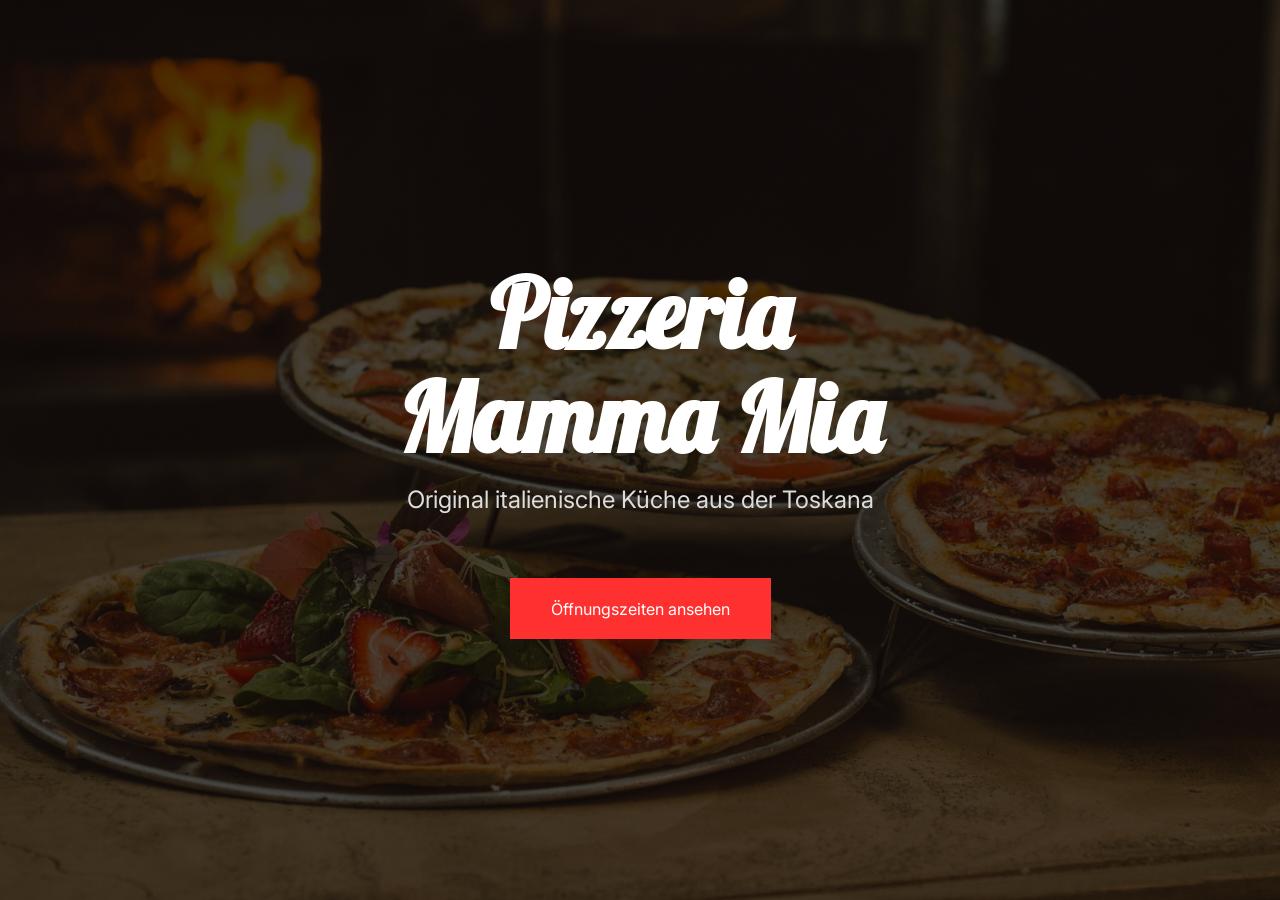
==== index.html @ d081fa6f "start with  website navigation menu" ====
<!doctype html>
<html lang="de">
  <head>
    <meta charset="UTF-8" />
    <meta name="viewport" content="width=device-width, initial-scale=1.0" />
    <title>Pizzeria Mamma Mia</title>

    <link rel="stylesheet" href="index.css" />
  </head>
  <body>
    <section class="hero">
      <h1 class="title">Pizzeria<br />Mamma Mia</h1>
      <p class="subtitle">Original italienische Küche aus der Toskana</p>
      <a href="#" class="hero-action">Öffnungszeiten ansehen</a>
    </section>
  </body>
</html>
---- index.css ----
@font-face {
  font-family: "Lobster";
  src: url("fonts/Lobster-Regular.ttf") format("truetype");
}

@font-face {
  font-family: "Inter";
  src: url("fonts/Inter-VariableFont_opsz,wght.ttf") format("truetype");
}

* {
  margin: 0;
  padding: 0;
}
.title {
  margin: 0 0 1rem 0;
  font-size: 3rem;
  line-height: 3rem;
  font-family: "Lobster", cursive;
}
body {
  background-color: #1a1a1a;
  color: #fff;
  font-family: "Inter", sans-serif;
}

.subtitle {
  color: #ddd;

  font-size: 1.5rem;
  font-weight: 400;
}

.hero-action {
  margin-top: 4rem;
  color: #fff;
  background-color: #ff3030;
  padding: 1rem 2rem;
  border: 1px solid #ff3030;
  text-decoration: none;
  transition: all 0.2s ease-in-out;
}
.hero-action:hover {
  background-color: transparent;
  color: #ff3030;
}
.hero {
  height: 100vh;
  display: flex;
  flex-direction: column;
  justify-content: center;
  align-items: center;
  text-align: center;
  background:
    linear-gradient(0deg, rgba(0, 0, 0, 0.7), rgba(0, 0, 0, 0.7)),
    url("bilder/backgroundhero.jpg");
  background-position: center;
  background-repeat: no-repeat;
  background-size: cover;
}
@media only screen and (min-width: 600px) {
  .title {
    font-size: 4rem;
    line-height: 4rem;
  }

  .subtitle {
    font-size: 1.5rem;
  }

  .hero-action {
    padding: 1.2rem 2.5rem;
  }
}

@media only screen and (min-width: 1000px) {
  .title {
    font-size: 6rem;
    line-height: 6.5rem;
  }
}
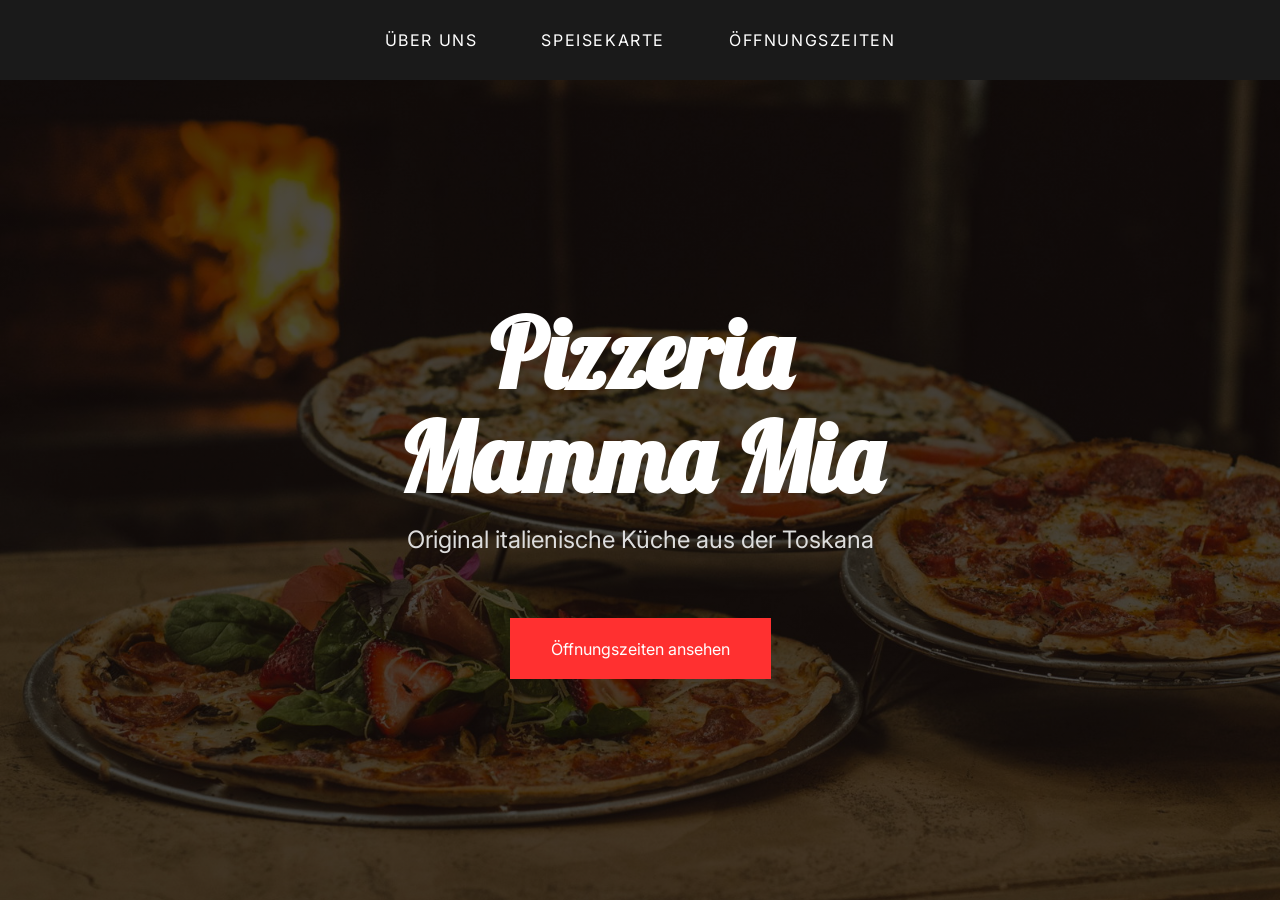
==== commit 8ae107cf: "Navbar: HTML, Styling und Responsive-Design" ====
--- a/index.html
+++ b/index.html
@@ -8,6 +8,17 @@
     <link rel="stylesheet" href="index.css" />
   </head>
   <body>
+    <nav>
+      <ul class="nav-links">
+        <li>
+          <a href="#ueber-uns">Über<wbr /> uns</a>
+        </li>
+        <li><a href="#speisekarte">Speisekarte</a></li>
+        <li>
+          <a href="#oeffnungszeiten">Öffnungs<wbr />zeiten</a>
+        </li>
+      </ul>
+    </nav>
     <section class="hero">
       <h1 class="title">Pizzeria<br />Mamma Mia</h1>
       <p class="subtitle">Original italienische Küche aus der Toskana</p>
--- a/index.css
+++ b/index.css
@@ -45,7 +45,7 @@
   color: #ff3030;
 }
 .hero {
-  height: 100vh;
+  height: calc(100vh - 5rem);
   display: flex;
   flex-direction: column;
   justify-content: center;
@@ -64,10 +64,6 @@
     line-height: 4rem;
   }
 
-  .subtitle {
-    font-size: 1.5rem;
-  }
-
   .hero-action {
     padding: 1.2rem 2.5rem;
   }
@@ -79,3 +75,26 @@
     line-height: 6.5rem;
   }
 }
+.nav-links {
+  display: flex;
+  list-style: none;
+  padding: 0;
+  margin: 0;
+  gap: 4rem;
+}
+.nav-links a {
+  text-decoration: none;
+  color: #fff;
+  text-transform: uppercase;
+  letter-spacing: 0.1rem;
+}
+nav {
+  display: flex;
+  justify-content: center;
+  align-items: center;
+  height: 5rem;
+  padding: 0 1.5rem;
+}
+.nav-links a:hover {
+  color: #ff3030;
+}
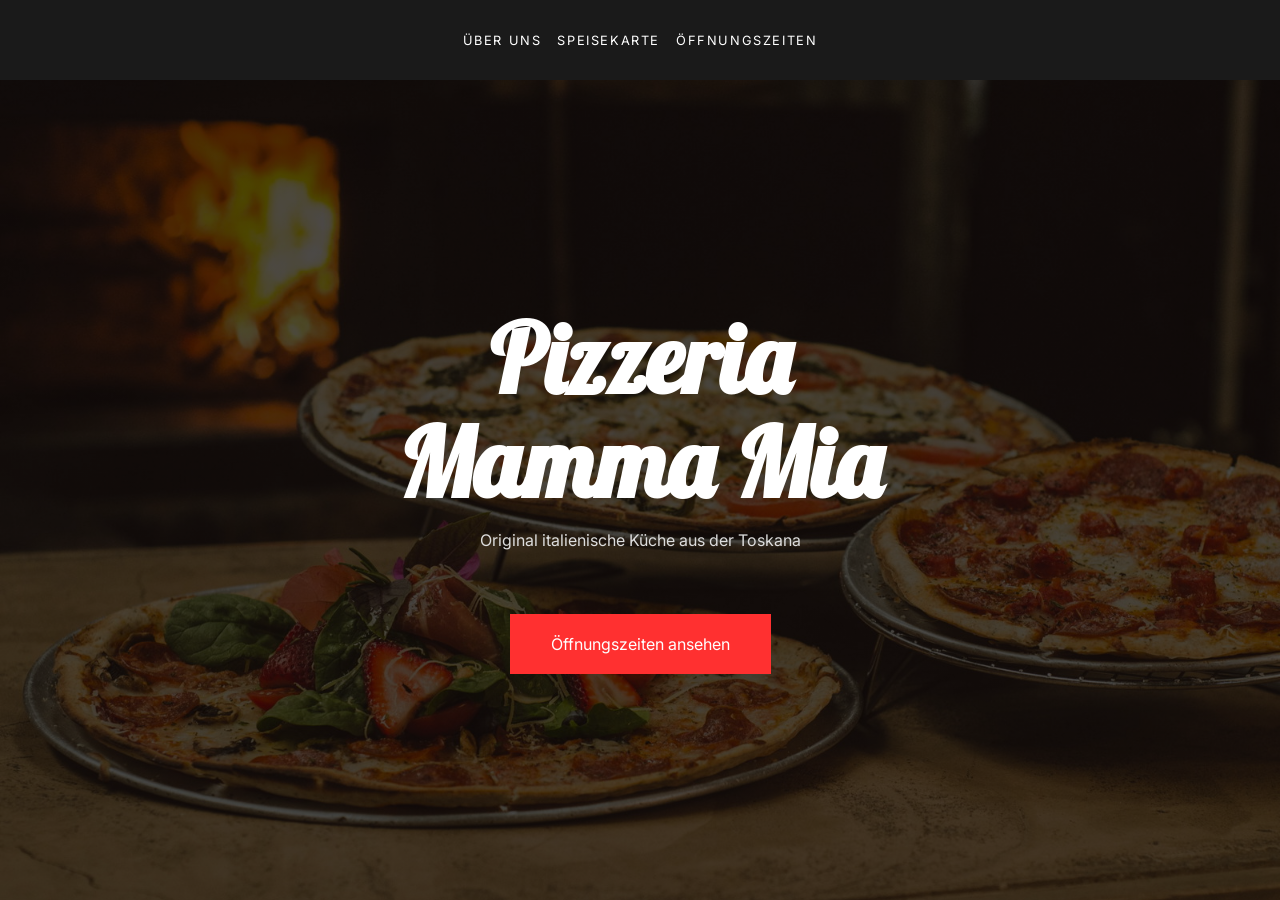
==== commit 42d072de: "Add responsive navbar with CSS custom property for primary color" ====
--- a/index.html
+++ b/index.html
@@ -8,16 +8,12 @@
     <link rel="stylesheet" href="index.css" />
   </head>
   <body>
-    <nav>
-      <ul class="nav-links">
-        <li>
-          <a href="#ueber-uns">Über<wbr /> uns</a>
-        </li>
-        <li><a href="#speisekarte">Speisekarte</a></li>
-        <li>
-          <a href="#oeffnungszeiten">Öffnungs<wbr />zeiten</a>
-        </li>
-      </ul>
+    <nav class="nav">
+      <a href="#ueber-uns" class="nav-item">Über<wbr /> uns</a>
+
+      <a href="#speisekarte" class="nav-item">Speise<wbr />karte</a>
+
+      <a href="#oeffnungszeiten" class="nav-item">Öffnungs<wbr />zeiten</a>
     </nav>
     <section class="hero">
       <h1 class="title">Pizzeria<br />Mamma Mia</h1>
--- a/index.css
+++ b/index.css
@@ -22,27 +22,28 @@
   background-color: #1a1a1a;
   color: #fff;
   font-family: "Inter", sans-serif;
+  --primary-color: #ff3030;
 }
 
 .subtitle {
   color: #ddd;
 
-  font-size: 1.5rem;
+  font-size: 1rem;
   font-weight: 400;
 }
 
 .hero-action {
   margin-top: 4rem;
   color: #fff;
-  background-color: #ff3030;
+  background-color: var(--primary-color);
   padding: 1rem 2rem;
-  border: 1px solid #ff3030;
+  border: 1px solid var(--primary-color);
   text-decoration: none;
   transition: all 0.2s ease-in-out;
 }
 .hero-action:hover {
   background-color: transparent;
-  color: #ff3030;
+  color: var(--primary-color);
 }
 .hero {
   height: calc(100vh - 5rem);
@@ -67,34 +68,39 @@
   .hero-action {
     padding: 1.2rem 2.5rem;
   }
+  .nav {
+    gap: 2rem;
+    font-size: 1rem;
+  }
 }
 
 @media only screen and (min-width: 1000px) {
   .title {
     font-size: 6rem;
+
     line-height: 6.5rem;
   }
+  .nav {
+    gap: 4rem;
+  }
 }
-.nav-links {
+.nav {
   display: flex;
-  list-style: none;
-  padding: 0;
-  margin: 0;
-  gap: 4rem;
+  justify-content: center;
+  align-items: center;
+  min-height: 5rem;
+  padding: 0rem 1rem;
+  gap: 1rem;
+  font-size: 0.8rem;
+  text-align: center;
 }
-.nav-links a {
+.nav-item {
   text-decoration: none;
   color: #fff;
   text-transform: uppercase;
   letter-spacing: 0.1rem;
+  transition: all 0.2s ease-in-out;
 }
-nav {
-  display: flex;
-  justify-content: center;
-  align-items: center;
-  height: 5rem;
-  padding: 0 1.5rem;
+.nav-item:hover {
+  color: var(--primary-color);
 }
-.nav-links a:hover {
-  color: #ff3030;
-}
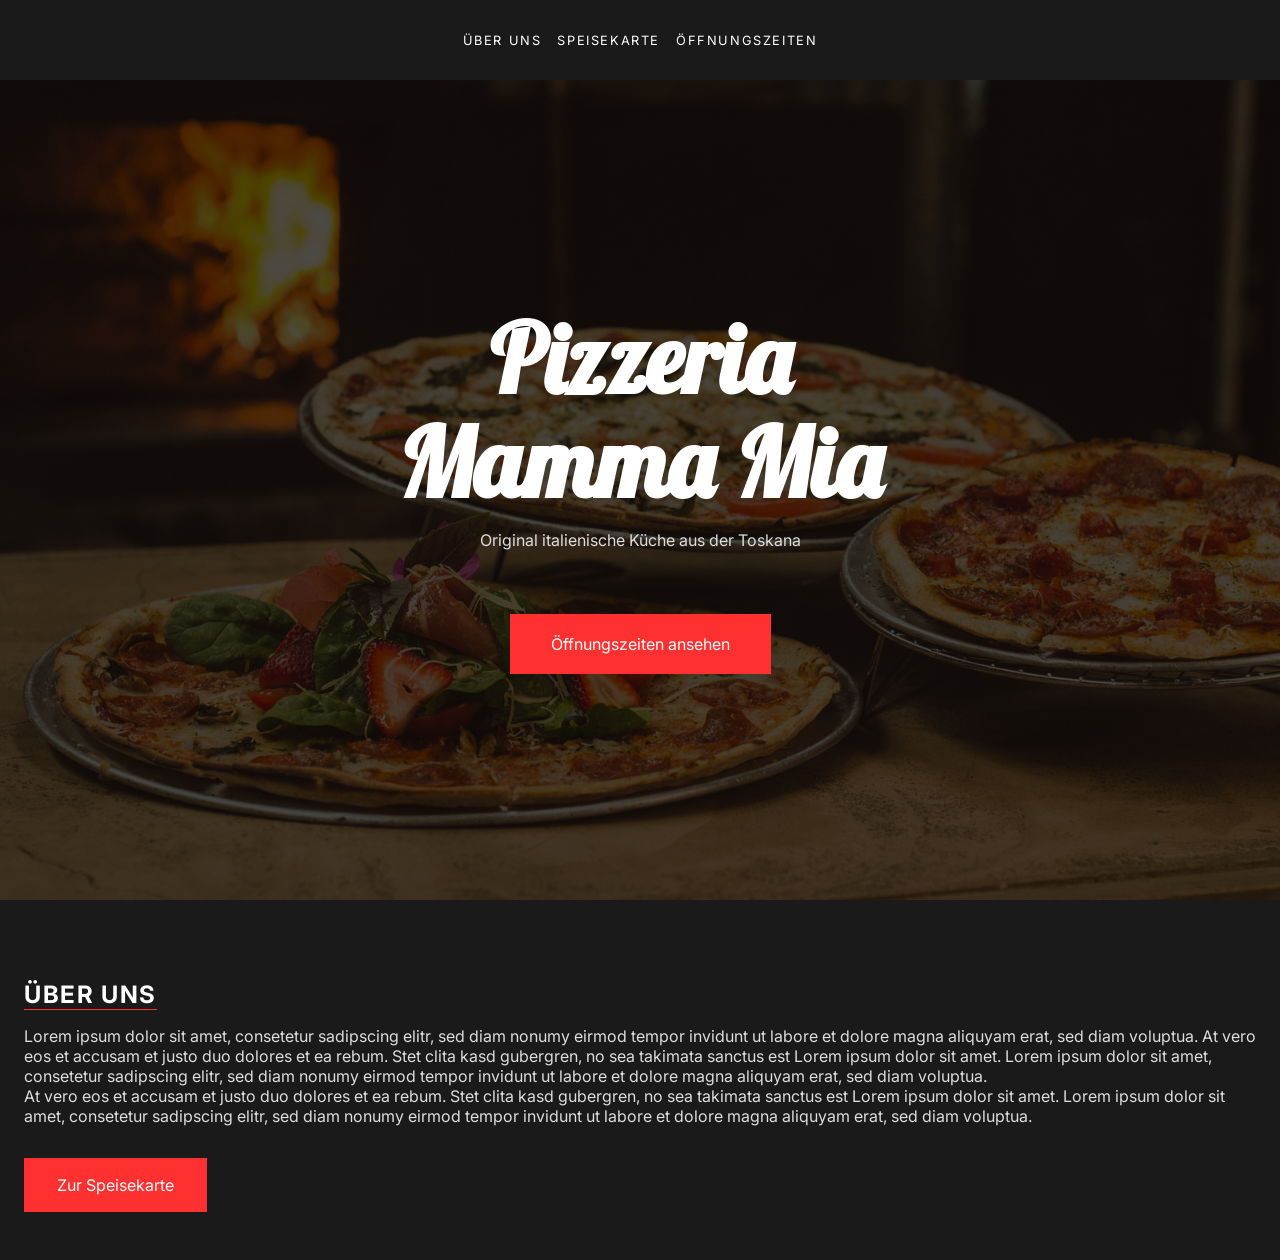
==== commit c239075f: "add ueber uns and lorem ipsum" ====
--- a/index.html
+++ b/index.html
@@ -18,7 +18,28 @@
     <section class="hero">
       <h1 class="title">Pizzeria<br />Mamma Mia</h1>
       <p class="subtitle">Original italienische Küche aus der Toskana</p>
-      <a href="#" class="hero-action">Öffnungszeiten ansehen</a>
+      <a href="#" class="button hero-action">Öffnungszeiten ansehen</a>
+    </section>
+
+    <section class="about">
+      <h2 class="heading">Über uns</h2>
+      <p class="text">
+        Lorem ipsum dolor sit amet, consetetur sadipscing elitr, sed diam nonumy
+        eirmod tempor invidunt ut labore et dolore magna aliquyam erat, sed diam
+        voluptua. At vero eos et accusam et justo duo dolores et ea rebum. Stet
+        clita kasd gubergren, no sea takimata sanctus est Lorem ipsum dolor sit
+        amet. Lorem ipsum dolor sit amet, consetetur sadipscing elitr, sed diam
+        nonumy eirmod tempor invidunt ut labore et dolore magna aliquyam erat,
+        sed diam voluptua.
+      </p>
+      <p class="text">
+        At vero eos et accusam et justo duo dolores et ea rebum. Stet clita kasd
+        gubergren, no sea takimata sanctus est Lorem ipsum dolor sit amet. Lorem
+        ipsum dolor sit amet, consetetur sadipscing elitr, sed diam nonumy
+        eirmod tempor invidunt ut labore et dolore magna aliquyam erat, sed diam
+        voluptua.
+      </p>
+      <a href="#" class="button about-action">Zur Speisekarte</a>
     </section>
   </body>
 </html>
--- a/index.css
+++ b/index.css
@@ -23,17 +23,19 @@
   color: #fff;
   font-family: "Inter", sans-serif;
   --primary-color: #ff3030;
+  --text-secondary: #ddd;
 }
 
 .subtitle {
-  color: #ddd;
+  color: var(--text-secondary);
 
   font-size: 1rem;
   font-weight: 400;
 }
 
-.hero-action {
-  margin-top: 4rem;
+.button {
+  display: block;
+  width: fit-content;
   color: #fff;
   background-color: var(--primary-color);
   padding: 1rem 2rem;
@@ -41,7 +43,14 @@
   text-decoration: none;
   transition: all 0.2s ease-in-out;
 }
-.hero-action:hover {
+
+.hero-action {
+  margin-top: 4rem;
+}
+.about-action {
+  margin-top: 2rem;
+}
+.button:hover {
   background-color: transparent;
   color: var(--primary-color);
 }
@@ -104,3 +113,18 @@
 .nav-item:hover {
   color: var(--primary-color);
 }
+.heading {
+  font-size: 1.5rem;
+  color: #fff;
+  text-transform: uppercase;
+  letter-spacing: 0.1rem;
+  margin: 2rem 0 1rem 0;
+  width: fit-content;
+  border-bottom: 1px solid var(--primary-color);
+}
+.text {
+  color: var(--text-secondary);
+}
+.about {
+  padding: 3rem 1.5rem;
+}
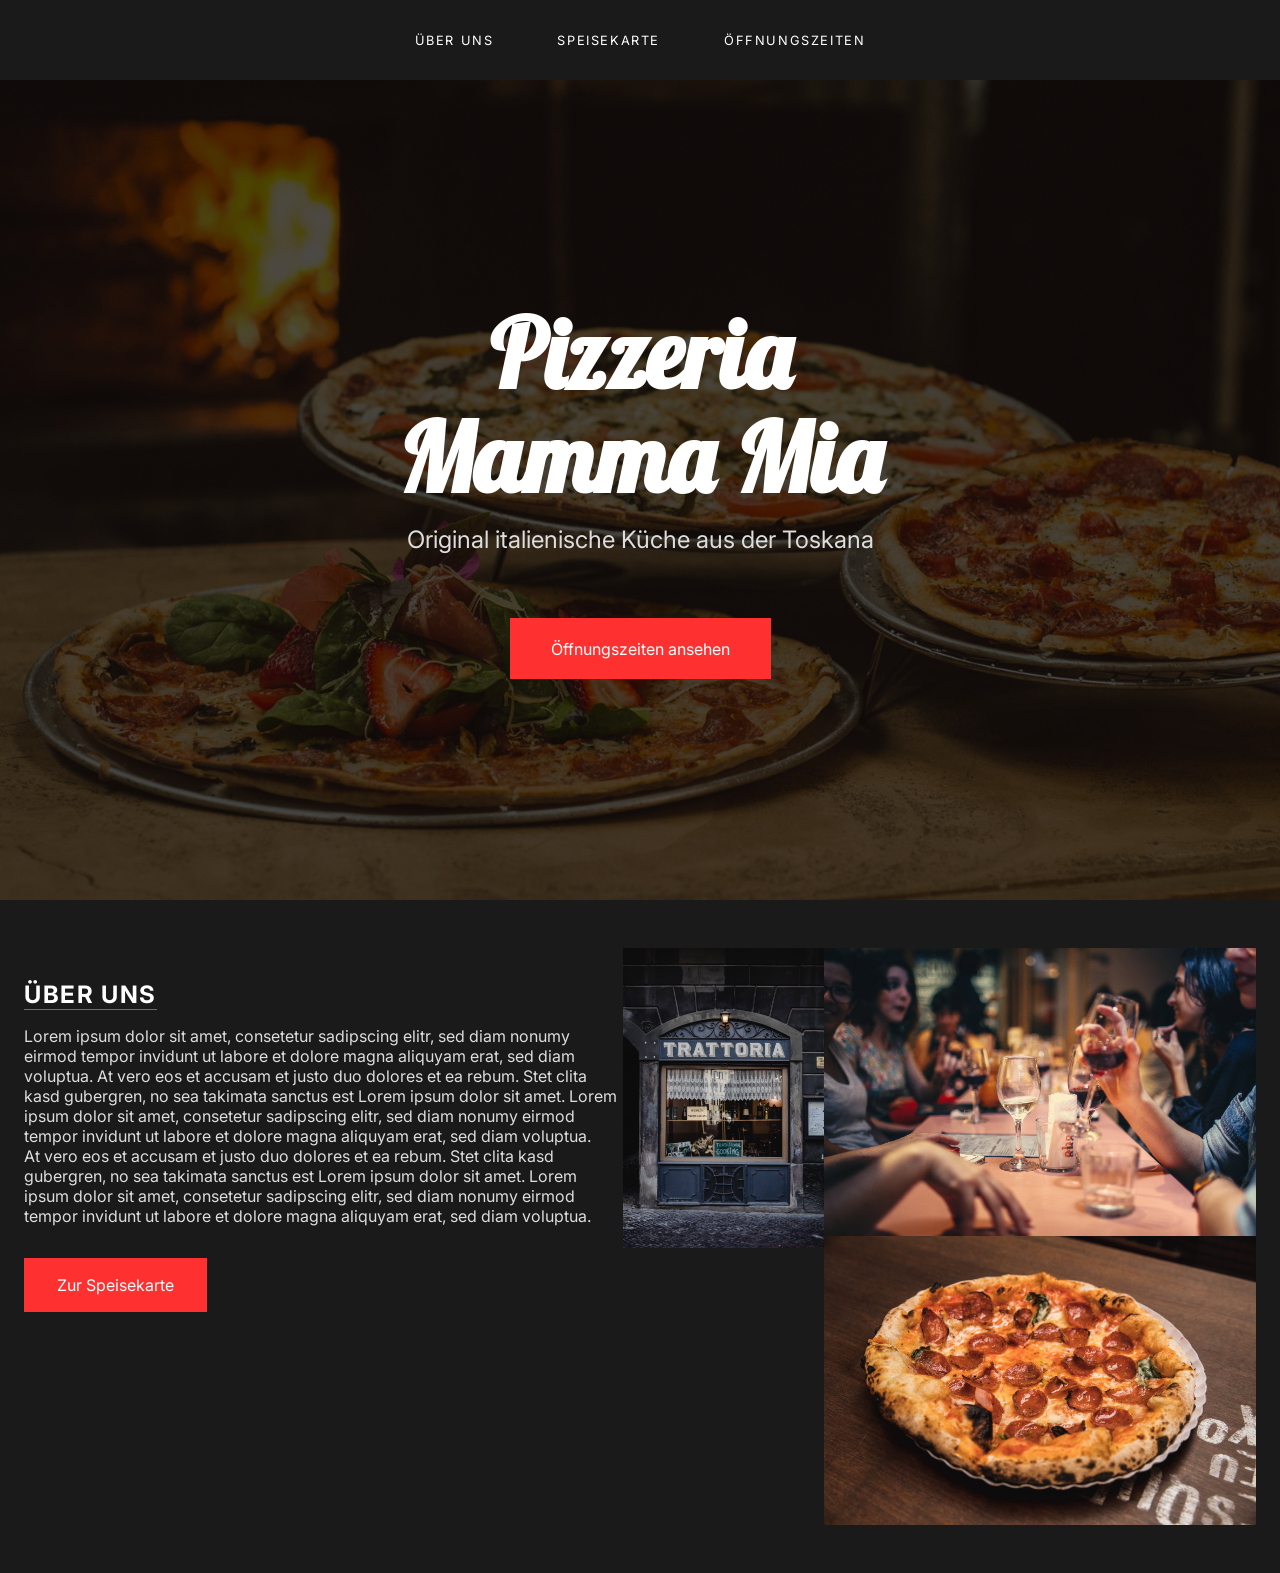
==== commit 4e30e188: "Add responsive layout for About section" ====
--- a/index.html
+++ b/index.html
@@ -22,24 +22,47 @@
     </section>
 
     <section class="about">
-      <h2 class="heading">Über uns</h2>
-      <p class="text">
-        Lorem ipsum dolor sit amet, consetetur sadipscing elitr, sed diam nonumy
-        eirmod tempor invidunt ut labore et dolore magna aliquyam erat, sed diam
-        voluptua. At vero eos et accusam et justo duo dolores et ea rebum. Stet
-        clita kasd gubergren, no sea takimata sanctus est Lorem ipsum dolor sit
-        amet. Lorem ipsum dolor sit amet, consetetur sadipscing elitr, sed diam
-        nonumy eirmod tempor invidunt ut labore et dolore magna aliquyam erat,
-        sed diam voluptua.
-      </p>
-      <p class="text">
-        At vero eos et accusam et justo duo dolores et ea rebum. Stet clita kasd
-        gubergren, no sea takimata sanctus est Lorem ipsum dolor sit amet. Lorem
-        ipsum dolor sit amet, consetetur sadipscing elitr, sed diam nonumy
-        eirmod tempor invidunt ut labore et dolore magna aliquyam erat, sed diam
-        voluptua.
-      </p>
-      <a href="#" class="button about-action">Zur Speisekarte</a>
+      <div class="about-content">
+        <h2 class="heading">Über uns</h2>
+        <p class="text">
+          Lorem ipsum dolor sit amet, consetetur sadipscing elitr, sed diam
+          nonumy eirmod tempor invidunt ut labore et dolore magna aliquyam erat,
+          sed diam voluptua. At vero eos et accusam et justo duo dolores et ea
+          rebum. Stet clita kasd gubergren, no sea takimata sanctus est Lorem
+          ipsum dolor sit amet. Lorem ipsum dolor sit amet, consetetur
+          sadipscing elitr, sed diam nonumy eirmod tempor invidunt ut labore et
+          dolore magna aliquyam erat, sed diam voluptua.
+        </p>
+        <p class="text">
+          At vero eos et accusam et justo duo dolores et ea rebum. Stet clita
+          kasd gubergren, no sea takimata sanctus est Lorem ipsum dolor sit
+          amet. Lorem ipsum dolor sit amet, consetetur sadipscing elitr, sed
+          diam nonumy eirmod tempor invidunt ut labore et dolore magna aliquyam
+          erat, sed diam voluptua.
+        </p>
+        <a href="#" class="button about-action">Zur Speisekarte</a>
+      </div>
+
+      <div class="about-images">
+        <img
+          class="about-image about-image-large"
+          src="bilder/trattoriafront.jpg"
+          alt="Trattoria Mamma Mia Eingang"
+        />
+
+        <div class="about-images-small">
+          <img
+            class="about-image"
+            src="bilder/costomers.jpg"
+            alt="Trattoria Mamma Mia Reservierung"
+          />
+          <img
+            class="about-image"
+            src="bilder/pizza.jpg"
+            alt="Trattoria Mamma Mia pizza"
+          />
+        </div>
+      </div>
     </section>
   </body>
 </html>
--- a/index.css
+++ b/index.css
@@ -81,16 +81,8 @@
     gap: 2rem;
     font-size: 1rem;
   }
-}
-
-@media only screen and (min-width: 1000px) {
-  .title {
-    font-size: 6rem;
-
-    line-height: 6.5rem;
-  }
-  .nav {
-    gap: 4rem;
+  .subtitle {
+    font-size: 1.5rem;
   }
 }
 .nav {
@@ -127,4 +119,37 @@
 }
 .about {
   padding: 3rem 1.5rem;
+  display: flex;
+  flex-direction: column;
 }
+
+.about-image {
+  max-width: 100%;
+  max-height: 300px;
+}
+.about-images-small {
+  display: flex;
+  flex-direction: column;
+}
+
+@media only screen and (min-width: 1000px) {
+  .title {
+    font-size: 6rem;
+    line-height: 6.5rem;
+  }
+  .nav {
+    gap: 4rem;
+  }
+  .about {
+    flex-direction: row;
+  }
+
+  .about-content {
+    width: 50%;
+  }
+
+  .about-images {
+    display: flex;
+    flex-direction: row;
+  }
+}
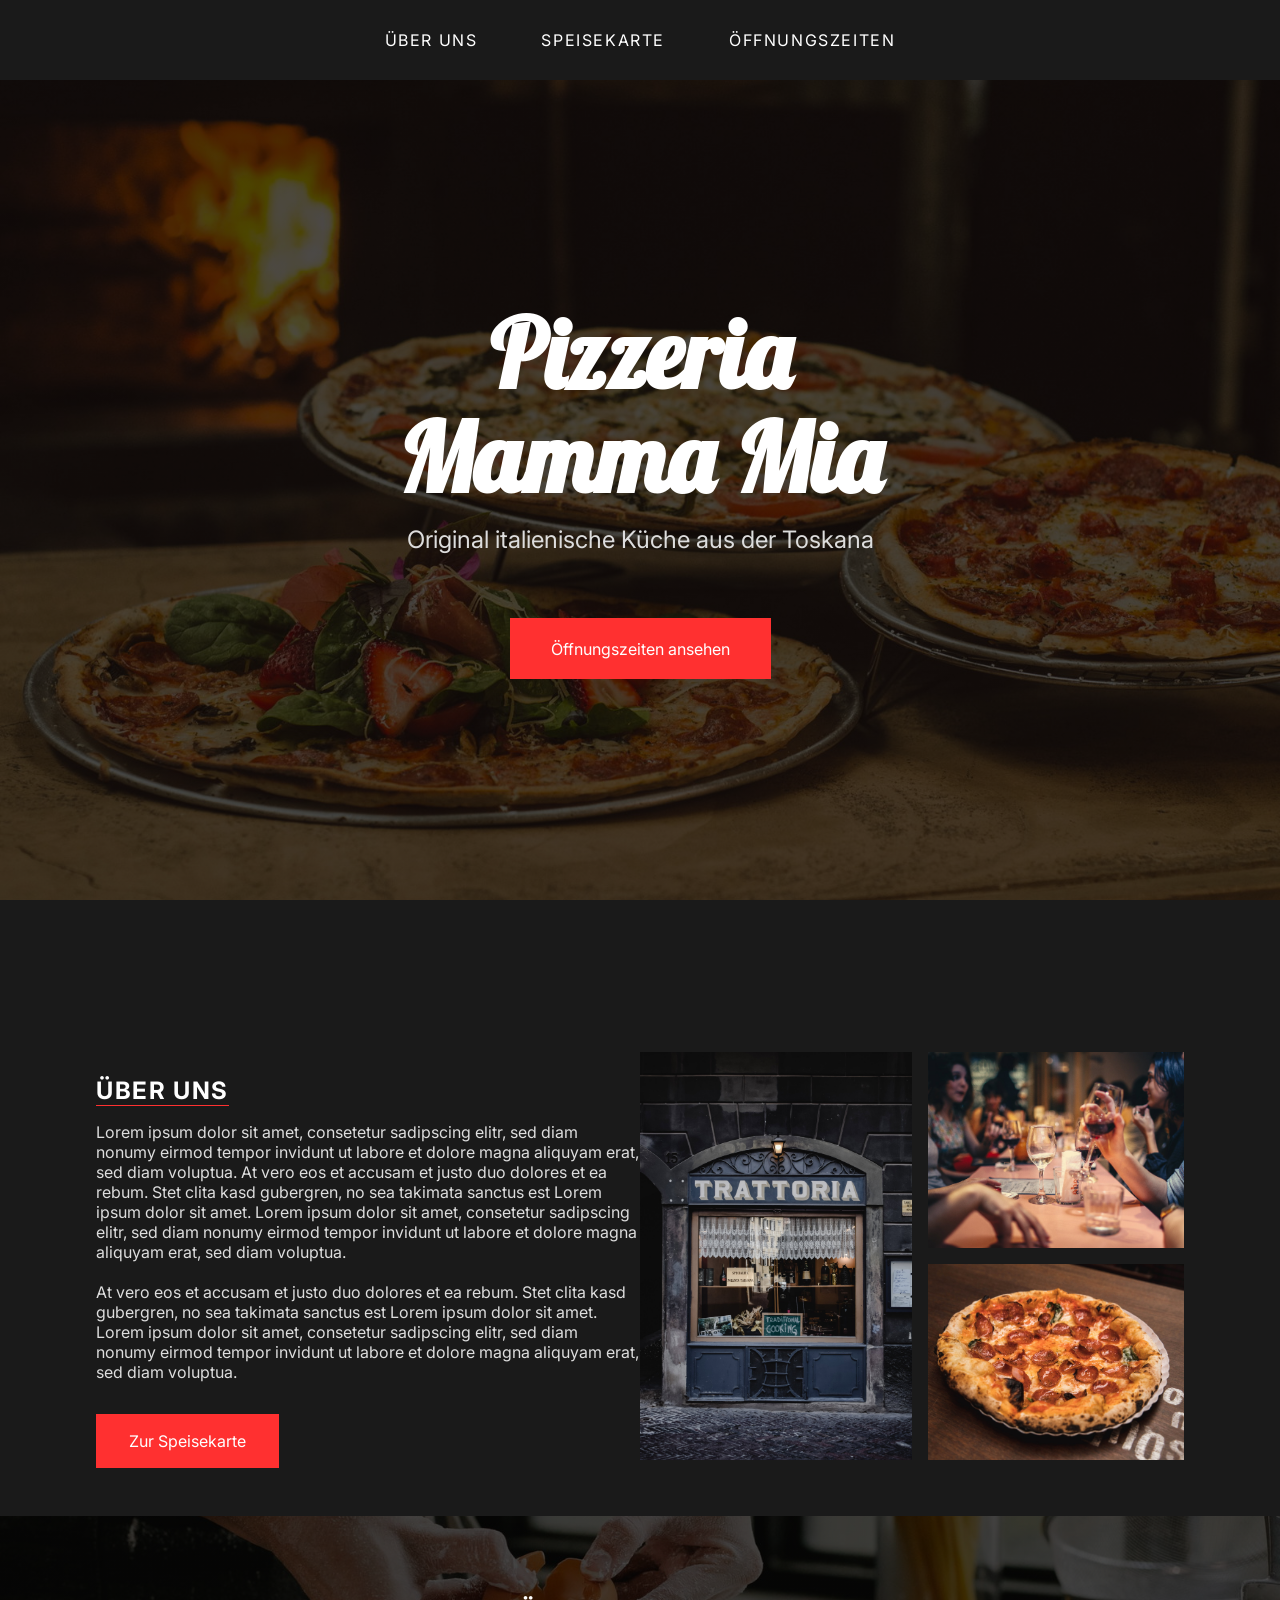
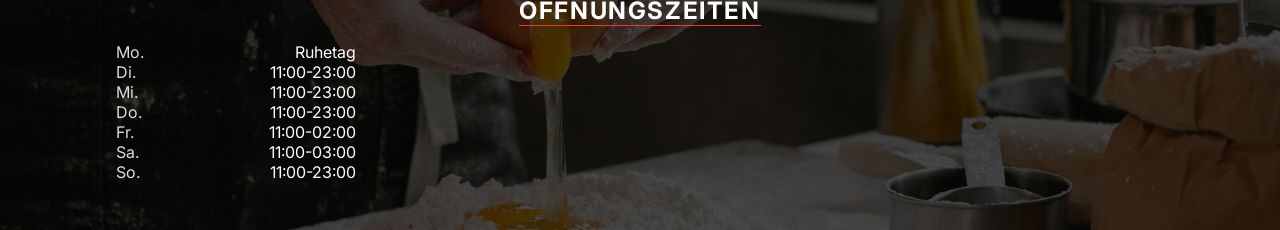
==== commit 980a1698: "Add section öffnungszeiten" ====
--- a/index.html
+++ b/index.html
@@ -9,7 +9,7 @@
   </head>
   <body>
     <nav class="nav">
-      <a href="#ueber-uns" class="nav-item">Über<wbr /> uns</a>
+      <a href="#about" class="nav-item">Über<wbr /> uns</a>
 
       <a href="#speisekarte" class="nav-item">Speise<wbr />karte</a>
 
@@ -21,7 +21,7 @@
       <a href="#" class="button hero-action">Öffnungszeiten ansehen</a>
     </section>
 
-    <section class="about">
+    <section id="about" class="about container">
       <div class="about-content">
         <h2 class="heading">Über uns</h2>
         <p class="text">
@@ -32,8 +32,7 @@
           ipsum dolor sit amet. Lorem ipsum dolor sit amet, consetetur
           sadipscing elitr, sed diam nonumy eirmod tempor invidunt ut labore et
           dolore magna aliquyam erat, sed diam voluptua.
-        </p>
-        <p class="text">
+          <br /><br />
           At vero eos et accusam et justo duo dolores et ea rebum. Stet clita
           kasd gubergren, no sea takimata sanctus est Lorem ipsum dolor sit
           amet. Lorem ipsum dolor sit amet, consetetur sadipscing elitr, sed
@@ -64,5 +63,40 @@
         </div>
       </div>
     </section>
+    <section id="oeffnungszeiten" class="opening-hours">
+      <div class="container">
+        <h2 class="heading">Öffnungszeiten</h2>
+        <div class="opening-hours-table">
+          <p class="hours-entry">
+            <span class="days">Mo.</span>
+            <span class="time">Ruhetag</span>
+          </p>
+          <p class="hours-entry">
+            <span class="days">Di.</span>
+            <span class="time">11:00-23:00</span>
+          </p>
+          <p class="hours-entry">
+            <span class="days">Mi.</span>
+            <span class="time">11:00-23:00</span>
+          </p>
+          <p class="hours-entry">
+            <span class="days">Do.</span>
+            <span class="time">11:00-23:00</span>
+          </p>
+          <p class="hours-entry">
+            <span class="days">Fr.</span>
+            <span class="time">11:00-02:00</span>
+          </p>
+          <p class="hours-entry">
+            <span class="days">Sa.</span>
+            <span class="time">11:00-03:00</span>
+          </p>
+          <p class="hours-entry">
+            <span class="days">So.</span>
+            <span class="time">11:00-23:00</span>
+          </p>
+        </div>
+      </div>
+    </section>
   </body>
 </html>
--- a/index.css
+++ b/index.css
@@ -68,22 +68,32 @@
   background-repeat: no-repeat;
   background-size: cover;
 }
-@media only screen and (min-width: 600px) {
-  .title {
-    font-size: 4rem;
-    line-height: 4rem;
-  }
-
-  .hero-action {
-    padding: 1.2rem 2.5rem;
-  }
-  .nav {
-    gap: 2rem;
-    font-size: 1rem;
-  }
-  .subtitle {
-    font-size: 1.5rem;
-  }
+
+.opening-hours-table {
+  margin: 0 auto;
+}
+.hours-entry {
+  display: flex;
+  justify-content: space-between;
+  width: 15rem;
+}
+.days {
+  color: var(--text-secondary);
+}
+
+.opening-hours {
+  padding: 3rem 1.5rem;
+  text-align: center;
+  background:
+    linear-gradient(0deg, rgba(0, 0, 0, 0.7), rgba(0, 0, 0, 0.7)),
+    url("bilder/backgroundopen.jpg");
+  background-position: center;
+  background-repeat: no-repeat;
+  background-size: cover;
+}
+.opening-hours .heading {
+  margin-left: auto;
+  margin-right: auto;
 }
 .nav {
   display: flex;
@@ -116,6 +126,7 @@
 }
 .text {
   color: var(--text-secondary);
+  font-size: 0.9rem;
 }
 .about {
   padding: 3rem 1.5rem;
@@ -124,12 +135,47 @@
 }
 
 .about-image {
-  max-width: 100%;
-  max-height: 300px;
+  width: 100%;
+  height: 100%;
+  object-fit: cover;
+}
+.about-image-large {
+  min-width: 50%;
+}
+
+.about-images {
+  width: 100%;
+  display: flex;
+  gap: 0.5rem;
 }
 .about-images-small {
   display: flex;
   flex-direction: column;
+}
+.container {
+  max-width: 85%;
+  margin: 0 auto;
+}
+
+@media only screen and (min-width: 600px) {
+  .title {
+    font-size: 4rem;
+    line-height: 4rem;
+  }
+
+  .hero-action {
+    padding: 1.2rem 2.5rem;
+  }
+  .nav {
+    gap: 2rem;
+    font-size: 1rem;
+  }
+  .subtitle {
+    font-size: 1.5rem;
+  }
+  .text {
+    font-size: 1rem;
+  }
 }
 
 @media only screen and (min-width: 1000px) {
@@ -141,15 +187,20 @@
     gap: 4rem;
   }
   .about {
-    flex-direction: row;
-  }
-
-  .about-content {
-    width: 50%;
-  }
-
-  .about-images {
-    display: flex;
-    flex-direction: row;
-  }
-}
+    display: grid;
+    grid-template-columns: 1fr 1fr;
+    margin-top: 6rem;
+    align-items: center;
+  }
+
+  .about-images,
+  .about-images-small {
+    gap: 1rem;
+  }
+}
+
+@media only screen and (min-width: 1400px) {
+  .container {
+    max-width: 1200px;
+  }
+}
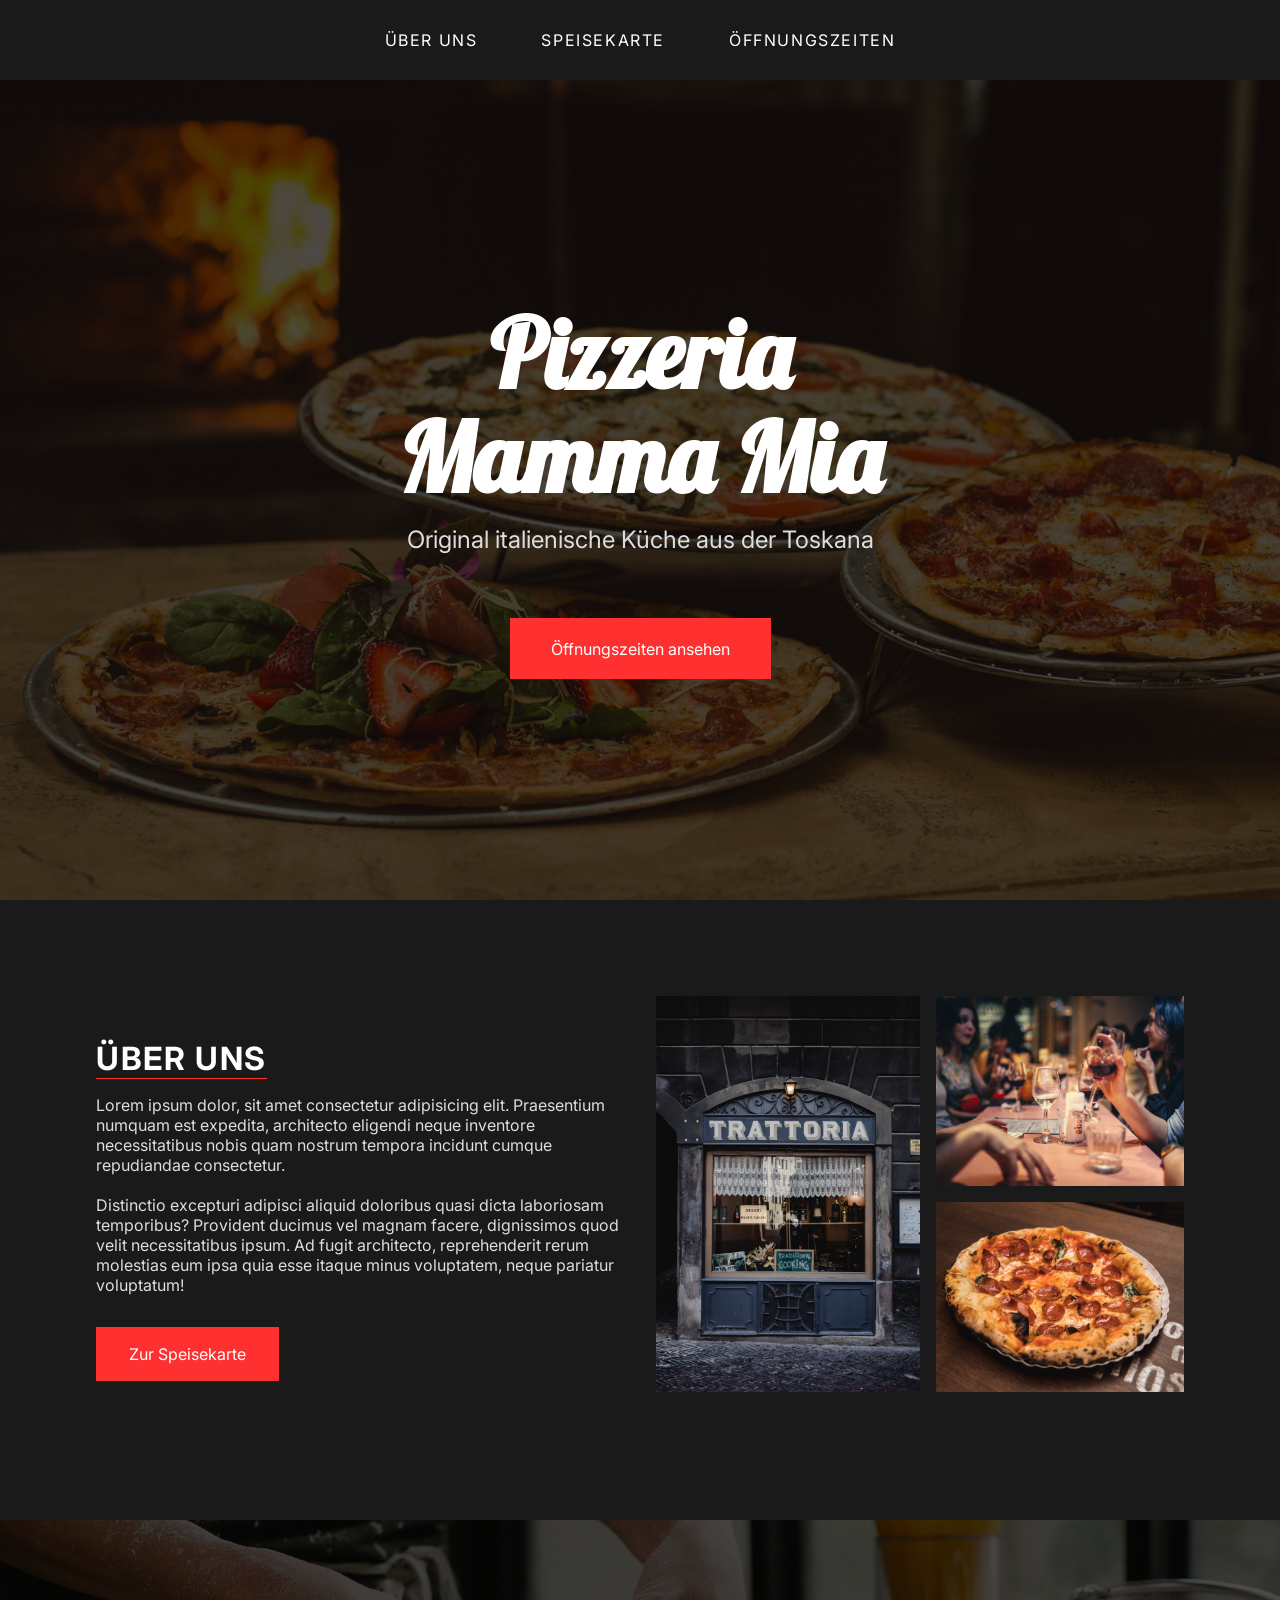
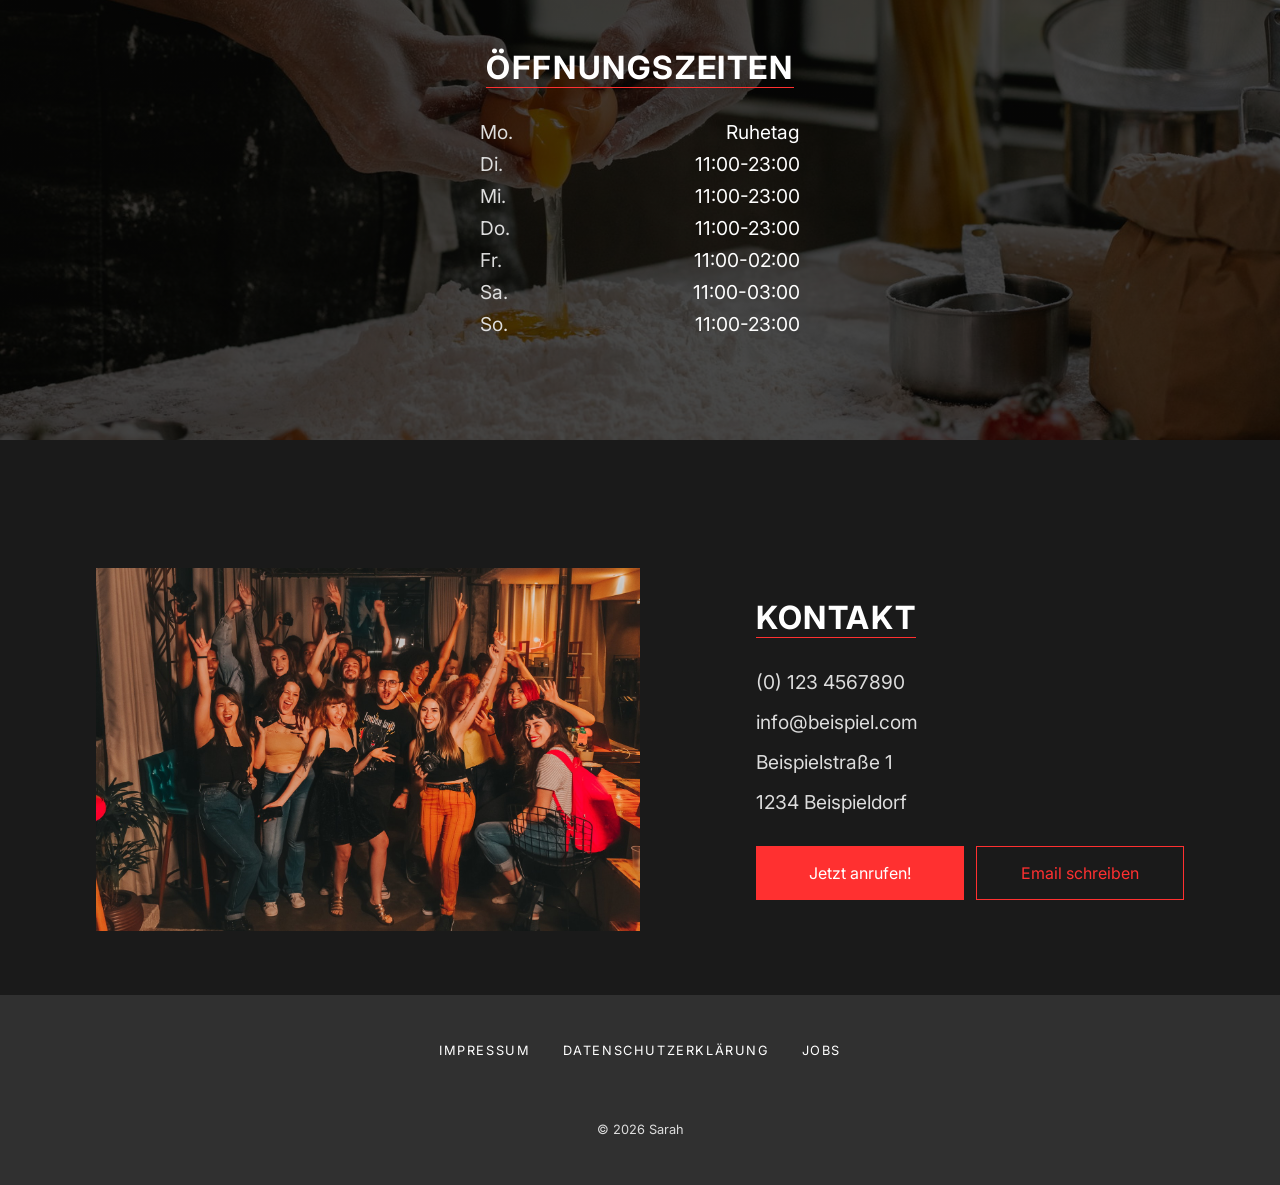
==== commit 49bb8dab: "Fix opening hours, contact and about section spacing; add footer" ====
--- a/index.html
+++ b/index.html
@@ -18,26 +18,25 @@
     <section class="hero">
       <h1 class="title">Pizzeria<br />Mamma Mia</h1>
       <p class="subtitle">Original italienische Küche aus der Toskana</p>
-      <a href="#" class="button hero-action">Öffnungszeiten ansehen</a>
+      <a href="#oeffnungszeiten" class="button hero-action"
+        >Öffnungszeiten ansehen</a
+      >
     </section>
 
     <section id="about" class="about container">
       <div class="about-content">
         <h2 class="heading">Über uns</h2>
         <p class="text">
-          Lorem ipsum dolor sit amet, consetetur sadipscing elitr, sed diam
-          nonumy eirmod tempor invidunt ut labore et dolore magna aliquyam erat,
-          sed diam voluptua. At vero eos et accusam et justo duo dolores et ea
-          rebum. Stet clita kasd gubergren, no sea takimata sanctus est Lorem
-          ipsum dolor sit amet. Lorem ipsum dolor sit amet, consetetur
-          sadipscing elitr, sed diam nonumy eirmod tempor invidunt ut labore et
-          dolore magna aliquyam erat, sed diam voluptua.
+          Lorem ipsum dolor, sit amet consectetur adipisicing elit. Praesentium
+          numquam est expedita, architecto eligendi neque inventore
+          necessitatibus nobis quam nostrum tempora incidunt cumque repudiandae
+          consectetur.
           <br /><br />
-          At vero eos et accusam et justo duo dolores et ea rebum. Stet clita
-          kasd gubergren, no sea takimata sanctus est Lorem ipsum dolor sit
-          amet. Lorem ipsum dolor sit amet, consetetur sadipscing elitr, sed
-          diam nonumy eirmod tempor invidunt ut labore et dolore magna aliquyam
-          erat, sed diam voluptua.
+          Distinctio excepturi adipisci aliquid doloribus quasi dicta laboriosam
+          temporibus? Provident ducimus vel magnam facere, dignissimos quod
+          velit necessitatibus ipsum. Ad fugit architecto, reprehenderit rerum
+          molestias eum ipsa quia esse itaque minus voluptatem, neque pariatur
+          voluptatum!
         </p>
         <a href="#" class="button about-action">Zur Speisekarte</a>
       </div>
@@ -98,5 +97,35 @@
         </div>
       </div>
     </section>
+    <section id="contact" class="contact container">
+      <div class="contact-content">
+        <img
+          class="contact-image"
+          src="bilder/party.jpg"
+          alt="Herzlich Willkommen im Mamma Mia!"
+        />
+        <div class="contact-details">
+          <h2 class="heading">Kontakt</h2>
+          <p class="contact-detail">(0) 123 4567890</p>
+          <p class="contact-detail">info@beispiel.com</p>
+          <p class="contact-detail">Beispielstraße 1</p>
+          <p class="contact-detail">1234 Beispieldorf</p>
+          <div class="contact-actions">
+            <a href="tel:01234567890" class="button">Jetzt anrufen!</a>
+            <a href="mailto:info@beispiel.com" class="button button-inverted"
+              >Email schreiben</a
+            >
+          </div>
+        </div>
+      </div>
+    </section>
+    <footer class="footer">
+      <div class="footer-links">
+        <a href="#" class="footer-item">Impressum</a>
+        <a href="#" class="footer-item">Datenschutzerklärung</a>
+        <a href="#" class="footer-item">Jobs</a>
+      </div>
+      <p class="footer-copyright">&copy; 2026 Sarah</p>
+    </footer>
   </body>
 </html>
--- a/index.css
+++ b/index.css
@@ -11,6 +11,9 @@
 * {
   margin: 0;
   padding: 0;
+}
+html {
+  scroll-behavior: smooth;
 }
 .title {
   margin: 0 0 1rem 0;
@@ -34,7 +37,7 @@
 }
 
 .button {
-  display: block;
+  display: inline-block;
   width: fit-content;
   color: #fff;
   background-color: var(--primary-color);
@@ -53,6 +56,15 @@
 .button:hover {
   background-color: transparent;
   color: var(--primary-color);
+}
+.button-inverted {
+  background-color: transparent;
+  color: var(--primary-color);
+}
+
+.button-inverted:hover {
+  background-color: var(--primary-color);
+  color: #fff;
 }
 .hero {
   height: calc(100vh - 5rem);
@@ -70,19 +82,27 @@
 }
 
 .opening-hours-table {
-  margin: 0 auto;
-}
+  display: flex;
+  flex-direction: column;
+  align-items: center;
+  justify-content: center;
+  width: 100%;
+  margin-top: 1rem;
+}
+
 .hours-entry {
   display: flex;
   justify-content: space-between;
   width: 15rem;
+  margin-bottom: 0.25rem;
 }
 .days {
   color: var(--text-secondary);
 }
 
 .opening-hours {
-  padding: 3rem 1.5rem;
+  margin: 3rem 0;
+  padding: 2rem 0;
   text-align: center;
   background:
     linear-gradient(0deg, rgba(0, 0, 0, 0.7), rgba(0, 0, 0, 0.7)),
@@ -105,14 +125,16 @@
   font-size: 0.8rem;
   text-align: center;
 }
-.nav-item {
+.nav-item,
+.footer-item {
   text-decoration: none;
   color: #fff;
   text-transform: uppercase;
   letter-spacing: 0.1rem;
   transition: all 0.2s ease-in-out;
 }
-.nav-item:hover {
+.nav-item:hover,
+.footer-item:hover {
   color: var(--primary-color);
 }
 .heading {
@@ -128,10 +150,32 @@
   color: var(--text-secondary);
   font-size: 0.9rem;
 }
+.contact .heading {
+  margin-top: 0;
+}
+
+.contact-detail {
+  margin-top: 0.5rem;
+  color: var(--text-secondary);
+}
+
+.contact-actions {
+  margin-top: 2rem;
+  display: flex;
+  flex-direction: column;
+  gap: 0.75rem;
+}
+.contact-actions .button {
+  width: 13rem;
+  max-width: 100%;
+  text-align: center;
+  white-space: nowrap;
+  box-sizing: border-box;
+}
 .about {
-  padding: 3rem 1.5rem;
-  display: flex;
-  flex-direction: column;
+  display: flex;
+  flex-direction: column;
+  gap: 2rem;
 }
 
 .about-image {
@@ -151,10 +195,49 @@
 .about-images-small {
   display: flex;
   flex-direction: column;
+  gap: 0.5rem;
+}
+.contact {
+  display: flex;
+  flex-direction: column;
+}
+
+.contact-content {
+  display: flex;
+  flex-direction: column;
+  gap: 2rem;
+}
+.contact-image {
+  width: 100%;
 }
 .container {
   max-width: 85%;
   margin: 0 auto;
+}
+.footer {
+  display: flex;
+  flex-direction: column;
+  justify-content: center;
+  align-items: center;
+  gap: 1rem;
+  margin-top: 2rem;
+  padding: 2rem 1rem;
+  font-size: 0.8rem;
+  text-align: center;
+  background-color: #303030;
+}
+
+.footer-links {
+  display: flex;
+  flex-direction: column;
+  justify-content: center;
+  align-items: center;
+  gap: 1rem;
+}
+
+.footer-copyright {
+  margin-top: 1rem;
+  color: var(--text-secondary);
 }
 
 @media only screen and (min-width: 600px) {
@@ -176,12 +259,35 @@
   .text {
     font-size: 1rem;
   }
+  .opening-hours {
+    margin: 4rem 0;
+  }
+  .contact-content {
+    flex-direction: row;
+    align-items: center;
+    justify-content: space-between;
+  }
+  .contact-image {
+    width: 60%;
+  }
+  .footer-links {
+    flex-direction: row;
+    gap: 2rem;
+  }
+  .footer {
+    margin-top: 4rem;
+    padding: 3rem 0;
+    gap: 3rem;
+  }
 }
 
 @media only screen and (min-width: 1000px) {
   .title {
     font-size: 6rem;
     line-height: 6.5rem;
+  }
+  .heading {
+    font-size: 2rem;
   }
   .nav {
     gap: 4rem;
@@ -197,6 +303,38 @@
   .about-images-small {
     gap: 1rem;
   }
+  .opening-hours-table {
+    margin-top: 2rem;
+  }
+
+  .hours-entry {
+    width: 20rem;
+    margin-bottom: 0.5rem;
+    font-size: 1.2rem;
+  }
+  .opening-hours {
+    margin: 8rem 0;
+    padding: 6rem 0;
+  }
+  .contact .heading {
+    margin-bottom: 2rem;
+  }
+  .contact-detail {
+    margin-top: 1rem;
+    font-size: 1.2rem;
+  }
+  .contact-actions {
+    flex-direction: row;
+  }
+
+  .contact-actions .button {
+    flex: 1;
+    text-align: center;
+    white-space: nowrap;
+  }
+  .contact-image {
+    width: 50%;
+  }
 }
 
 @media only screen and (min-width: 1400px) {
